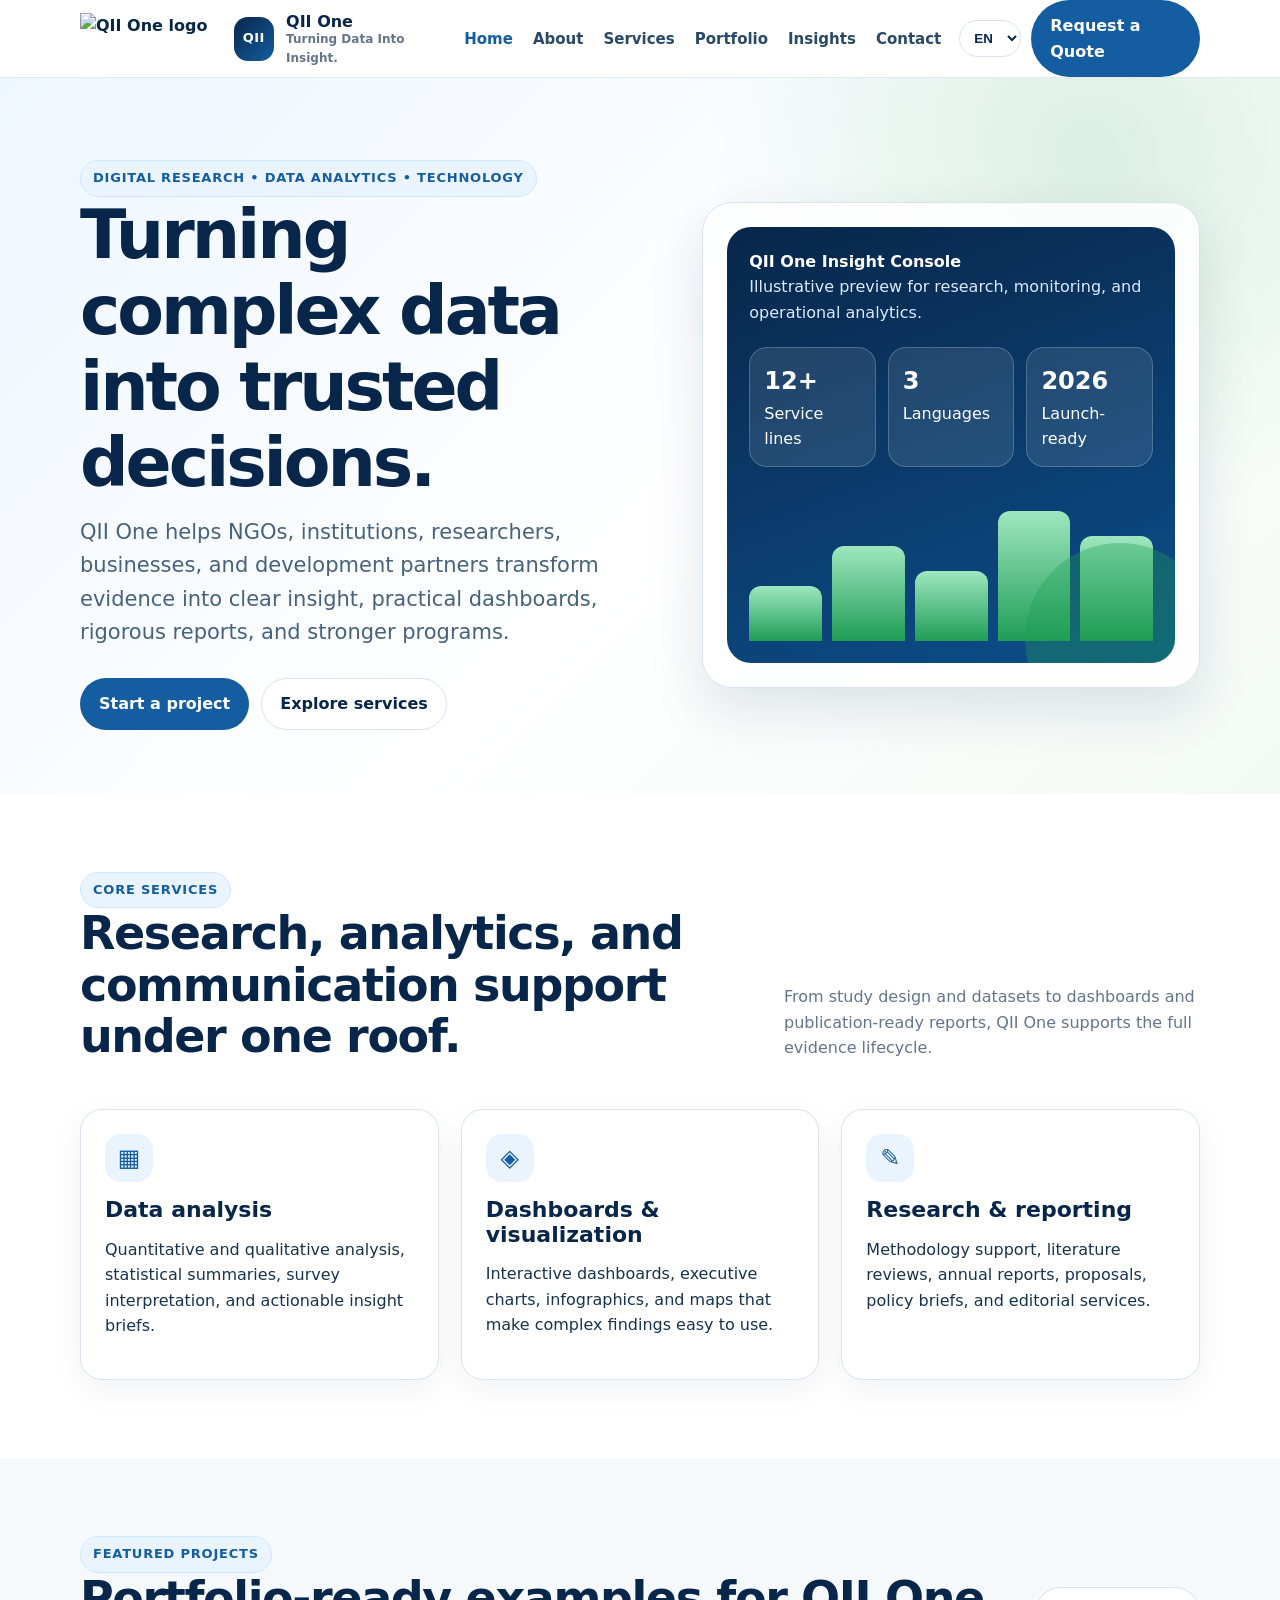
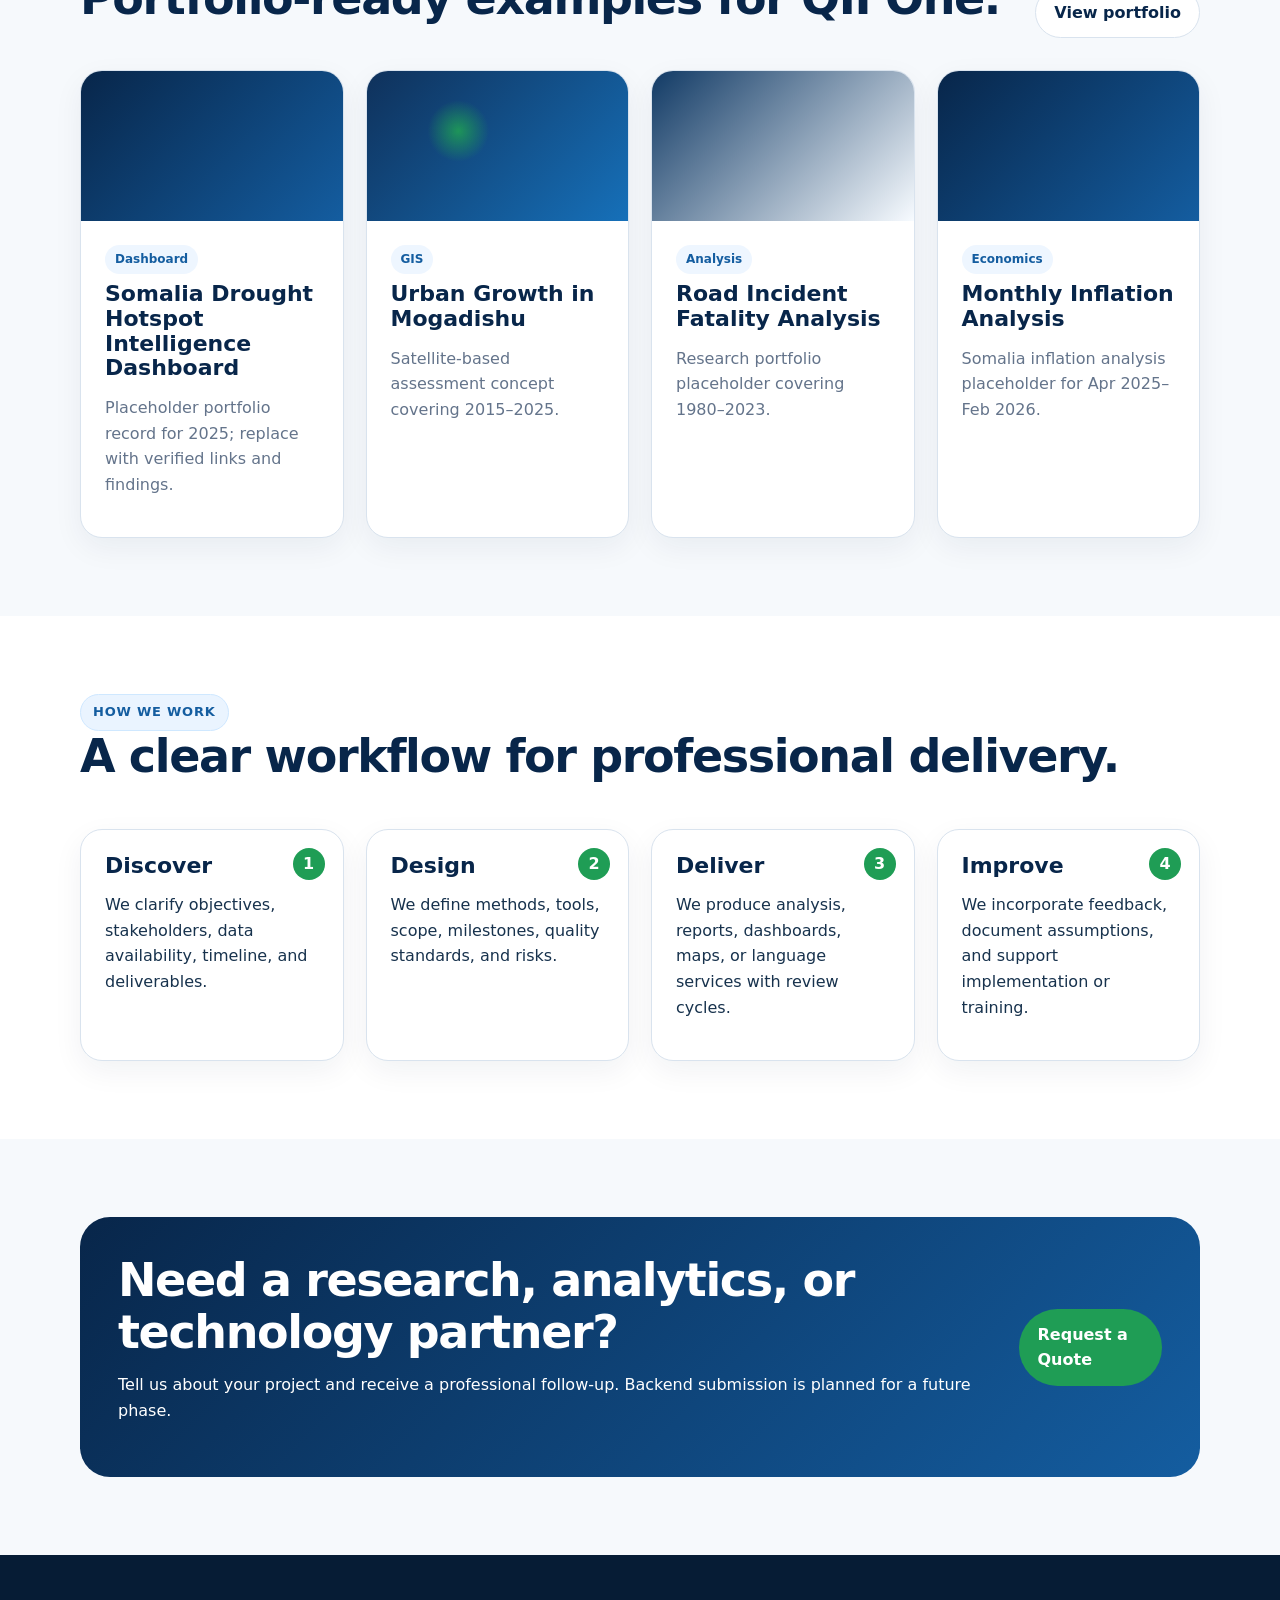
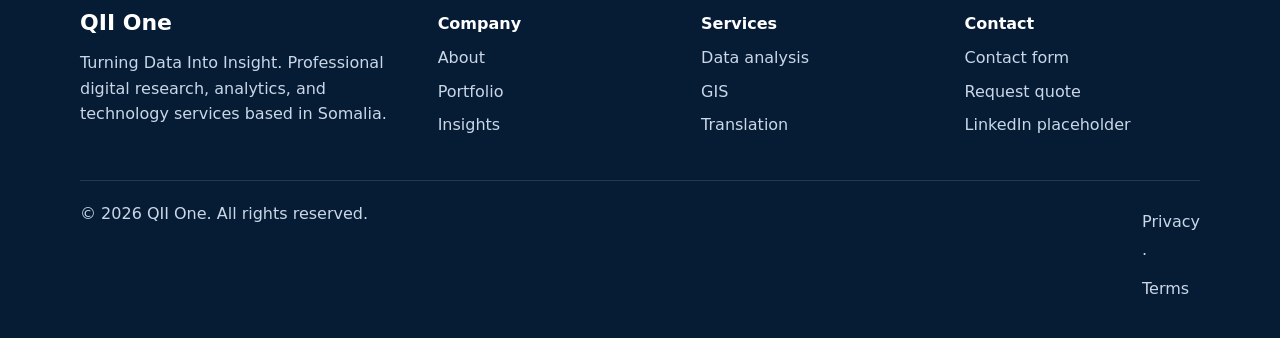
==== index.html @ b0564a6c "Add static QII One website files for GitHub Pages" ====
<!doctype html><html lang="en"><head><meta charset="utf-8"><meta name="viewport" content="width=device-width, initial-scale=1"><title>QII One | Turning Data Into Insight</title><meta name="description" content="QII One provides digital research, data analytics, dashboards, GIS, reporting, translation, and technology services from Somalia for international clients."><link rel="stylesheet" href="styles.css"></head><body><a class="skip-link" href="#main">Skip to content</a><header class="site-header"><div class="container nav"><a class="brand" href="index.html"><img data-logo src="qiione-logo.png" alt="QII One logo"><span class="brand-fallback" hidden>QII</span><span class="brand-text">QII One<span>Turning Data Into Insight.</span></span></a><nav class="nav-links" data-nav-links aria-label="Main navigation"><a aria-current="page" href="index.html">Home</a><a href="about.html">About</a><a href="services.html">Services</a><a href="portfolio.html">Portfolio</a><a href="insights.html">Insights</a><a href="contact.html">Contact</a></nav><div class="nav-actions"><select class="lang-select" data-language aria-label="Language"><option value="en">EN</option><option value="so">SO</option><option value="ar">AR</option></select><a class="btn btn-primary" href="quote.html">Request a Quote</a><button class="menu-toggle" data-menu-toggle aria-expanded="false">Menu</button></div></div></header><main id="main"><section class="hero"><div class="container hero-grid"><div><span class="eyebrow">Digital research • Data analytics • Technology</span><h1>Turning complex data into trusted decisions.</h1><p class="lead">QII One helps NGOs, institutions, researchers, businesses, and development partners transform evidence into clear insight, practical dashboards, rigorous reports, and stronger programs.</p><div class="hero-actions"><a class="btn btn-primary" href="quote.html">Start a project</a><a class="btn btn-secondary" href="services.html">Explore services</a></div></div><div class="hero-card"><div class="dashboard-preview" aria-label="Decorative analytics dashboard preview"><strong>QII One Insight Console</strong><p style="color:#dbeafe">Illustrative preview for research, monitoring, and operational analytics.</p><div class="stat-row"><div class="stat"><strong>12+</strong><span>Service lines</span></div><div class="stat"><strong>3</strong><span>Languages</span></div><div class="stat"><strong>2026</strong><span>Launch-ready</span></div></div><div class="chart-bars"><span style="height:55px"></span><span style="height:95px"></span><span style="height:70px"></span><span style="height:130px"></span><span style="height:105px"></span></div></div></div></div></section><section class="section"><div class="container"><div class="section-head"><div><span class="eyebrow">Core services</span><h2>Research, analytics, and communication support under one roof.</h2></div><p>From study design and datasets to dashboards and publication-ready reports, QII One supports the full evidence lifecycle.</p></div><div class="grid grid-3"><article class="card"><div class="icon">▦</div><h3>Data analysis</h3><p>Quantitative and qualitative analysis, statistical summaries, survey interpretation, and actionable insight briefs.</p></article><article class="card"><div class="icon">◈</div><h3>Dashboards & visualization</h3><p>Interactive dashboards, executive charts, infographics, and maps that make complex findings easy to use.</p></article><article class="card"><div class="icon">✎</div><h3>Research & reporting</h3><p>Methodology support, literature reviews, annual reports, proposals, policy briefs, and editorial services.</p></article></div></div></section><section class="section section-alt"><div class="container"><div class="section-head"><div><span class="eyebrow">Featured projects</span><h2>Portfolio-ready examples for QII One.</h2></div><a class="btn btn-secondary" href="portfolio.html">View portfolio</a></div><div class="grid grid-4"><article class="card project-card"><div class="project-visual"></div><div class="project-body"><span class="tag">Dashboard</span><h3>Somalia Drought Hotspot Intelligence Dashboard</h3><p class="muted">Placeholder portfolio record for 2025; replace with verified links and findings.</p></div></article><article class="card project-card"><div class="project-visual map"></div><div class="project-body"><span class="tag">GIS</span><h3>Urban Growth in Mogadishu</h3><p class="muted">Satellite-based assessment concept covering 2015–2025.</p></div></article><article class="card project-card"><div class="project-visual report"></div><div class="project-body"><span class="tag">Analysis</span><h3>Road Incident Fatality Analysis</h3><p class="muted">Research portfolio placeholder covering 1980–2023.</p></div></article><article class="card project-card"><div class="project-visual"></div><div class="project-body"><span class="tag">Economics</span><h3>Monthly Inflation Analysis</h3><p class="muted">Somalia inflation analysis placeholder for Apr 2025–Feb 2026.</p></div></article></div></div></section><section class="section"><div class="container"><div class="section-head"><div><span class="eyebrow">How we work</span><h2>A clear workflow for professional delivery.</h2></div></div><div class="grid grid-4 workflow"><div class="card"><h3>Discover</h3><p>We clarify objectives, stakeholders, data availability, timeline, and deliverables.</p></div><div class="card"><h3>Design</h3><p>We define methods, tools, scope, milestones, quality standards, and risks.</p></div><div class="card"><h3>Deliver</h3><p>We produce analysis, reports, dashboards, maps, or language services with review cycles.</p></div><div class="card"><h3>Improve</h3><p>We incorporate feedback, document assumptions, and support implementation or training.</p></div></div></div></section><section class="section section-alt"><div class="container"><div class="cta-band"><div><h2>Need a research, analytics, or technology partner?</h2><p>Tell us about your project and receive a professional follow-up. Backend submission is planned for a future phase.</p></div><a class="btn btn-accent" href="quote.html">Request a Quote</a></div></div></section></main><footer class="footer"><div class="container footer-grid"><div><h3>QII One</h3><p>Turning Data Into Insight. Professional digital research, analytics, and technology services based in Somalia.</p></div><div><strong>Company</strong><a href="about.html">About</a><a href="portfolio.html">Portfolio</a><a href="insights.html">Insights</a></div><div><strong>Services</strong><a href="services.html">Data analysis</a><a href="services.html#gis">GIS</a><a href="services.html#translation">Translation</a></div><div><strong>Contact</strong><a href="contact.html">Contact form</a><a href="quote.html">Request quote</a><a href="#">LinkedIn placeholder</a></div></div><div class="container footer-bottom"><span>© 2026 QII One. All rights reserved.</span><span><a href="privacy.html">Privacy</a> · <a href="terms.html">Terms</a></span></div></footer><script src="main.js"></script></body></html>
---- styles.css ----
:root {
  --navy: #08264a;
  --blue: #145da0;
  --blue-2: #0b7bd3;
  --green: #1f9d55;
  --orange: #f59e0b;
  --ink: #17324d;
  --muted: #64748b;
  --line: #d9e3ee;
  --bg: #f6f9fc;
  --white: #ffffff;
  --shadow: 0 22px 55px rgba(8, 38, 74, 0.12);
  --radius: 22px;
}

* { box-sizing: border-box; }
html { scroll-behavior: smooth; }
body {
  margin: 0;
  font-family: Inter, ui-sans-serif, system-ui, -apple-system, BlinkMacSystemFont, "Segoe UI", sans-serif;
  color: var(--ink);
  background: var(--white);
  line-height: 1.6;
}
a { color: inherit; text-decoration: none; }
img { max-width: 100%; display: block; }
.container { width: min(1120px, calc(100% - 32px)); margin: 0 auto; }
.skip-link { position: absolute; left: -999px; top: 8px; background: var(--navy); color: white; padding: 8px 12px; z-index: 1000; }
.skip-link:focus { left: 8px; }

.site-header { position: sticky; top: 0; z-index: 50; background: rgba(255,255,255,.92); backdrop-filter: blur(14px); border-bottom: 1px solid rgba(217,227,238,.8); }
.nav { display: flex; align-items: center; justify-content: space-between; min-height: 74px; gap: 18px; }
.brand { display: inline-flex; align-items: center; gap: 12px; font-weight: 900; color: var(--navy); }
.brand img { width: 154px; height: 52px; object-fit: contain; object-position: left center; }
.brand-fallback { display: grid; place-items: center; width: 44px; height: 44px; border-radius: 14px; color: white; background: linear-gradient(135deg, var(--navy), var(--blue)); font-size: 13px; letter-spacing: .04em; }
.brand-text span { display: block; font-size: 12px; font-weight: 600; color: var(--muted); margin-top: -4px; }
.nav-links { display: flex; align-items: center; gap: 20px; font-size: 15px; font-weight: 700; }
.nav-links a { color: #294966; }
.nav-links a:hover, .nav-links a[aria-current="page"] { color: var(--blue); }
.nav-actions { display: flex; align-items: center; gap: 10px; }
.lang-select { border: 1px solid var(--line); border-radius: 999px; padding: 9px 10px; background: white; color: var(--navy); font-weight: 700; }
.menu-toggle { display: none; border: 0; background: var(--navy); color: white; border-radius: 12px; padding: 10px 12px; font-weight: 800; }

.btn { display: inline-flex; align-items: center; justify-content: center; gap: 8px; padding: 12px 18px; border-radius: 999px; border: 1px solid transparent; font-weight: 800; cursor: pointer; transition: transform .2s ease, box-shadow .2s ease, background .2s ease; }
.btn:hover { transform: translateY(-2px); box-shadow: var(--shadow); }
.btn-primary { background: var(--blue); color: white; }
.btn-secondary { background: white; color: var(--navy); border-color: var(--line); }
.btn-accent { background: var(--green); color: white; }

.hero { position: relative; overflow: hidden; padding: 82px 0 64px; background: radial-gradient(circle at 85% 10%, rgba(31,157,85,.16), transparent 30%), linear-gradient(135deg, #eef6ff 0%, #ffffff 55%, #f3faf6 100%); }
.hero-grid { display: grid; grid-template-columns: 1.08fr .92fr; gap: 38px; align-items: center; }
.eyebrow { display: inline-flex; align-items: center; gap: 8px; color: var(--blue); background: #eaf4ff; border: 1px solid #cfe8ff; border-radius: 999px; padding: 7px 12px; font-weight: 900; font-size: 13px; text-transform: uppercase; letter-spacing: .06em; }
h1, h2, h3 { color: var(--navy); line-height: 1.12; margin: 0 0 14px; }
h1 { font-size: clamp(40px, 6vw, 68px); letter-spacing: -.045em; }
h2 { font-size: clamp(30px, 4vw, 46px); letter-spacing: -.03em; }
h3 { font-size: 22px; }
p { margin: 0 0 16px; }
.lead { color: #46627d; font-size: clamp(18px, 2.2vw, 21px); max-width: 700px; }
.hero-actions { display: flex; flex-wrap: wrap; gap: 12px; margin-top: 28px; }
.hero-card { background: rgba(255,255,255,.88); border: 1px solid var(--line); border-radius: 30px; padding: 24px; box-shadow: var(--shadow); }
.dashboard-preview { min-height: 360px; border-radius: 24px; background: linear-gradient(160deg, var(--navy), #0d4f8b); padding: 22px; color: white; position: relative; overflow: hidden; }
.dashboard-preview:after { content: ""; position: absolute; inset: auto -40px -70px auto; width: 190px; height: 190px; background: rgba(31,157,85,.35); border-radius: 50%; }
.stat-row { display: grid; grid-template-columns: repeat(3, 1fr); gap: 12px; margin-top: 22px; }
.stat { background: rgba(255,255,255,.1); border: 1px solid rgba(255,255,255,.2); border-radius: 18px; padding: 14px; }
.stat strong { display:block; font-size: 24px; }
.chart-bars { display: flex; align-items: end; gap: 10px; min-height: 150px; margin-top: 24px; }
.chart-bars span { flex: 1; border-radius: 12px 12px 0 0; background: linear-gradient(180deg, #9fe7bf, #1f9d55); min-height: 38px; }

.section { padding: 78px 0; }
.section-alt { background: var(--bg); }
.section-head { display: flex; justify-content: space-between; gap: 24px; align-items: end; margin-bottom: 32px; }
.section-head p { max-width: 660px; color: var(--muted); }
.grid { display: grid; gap: 22px; }
.grid-2 { grid-template-columns: repeat(2, 1fr); }
.grid-3 { grid-template-columns: repeat(3, 1fr); }
.grid-4 { grid-template-columns: repeat(4, 1fr); }
.card { background: white; border: 1px solid var(--line); border-radius: var(--radius); padding: 24px; box-shadow: 0 10px 30px rgba(8,38,74,.06); transition: transform .2s ease, box-shadow .2s ease; }
.card:hover { transform: translateY(-4px); box-shadow: var(--shadow); }
.icon { width: 48px; height: 48px; display: grid; place-items: center; border-radius: 16px; background: #eaf4ff; color: var(--blue); font-size: 24px; margin-bottom: 16px; }
.tag { display: inline-block; padding: 5px 10px; border-radius: 999px; background: #eef6ff; color: var(--blue); font-size: 12px; font-weight: 900; margin: 0 8px 8px 0; }
.project-card { overflow: hidden; padding: 0; }
.project-visual { min-height: 150px; background: linear-gradient(135deg, var(--navy), var(--blue)); position: relative; }
.project-visual.map { background: radial-gradient(circle at 35% 40%, rgba(31,157,85,.9), transparent 16%), linear-gradient(135deg, #0f315b, #1670b9); }
.project-visual.report { background: linear-gradient(135deg, #113a65, #f7fbff); }
.project-body { padding: 24px; }
.muted { color: var(--muted); }
.cta-band { background: linear-gradient(135deg, var(--navy), var(--blue)); color: white; border-radius: 30px; padding: 38px; display: flex; justify-content: space-between; gap: 24px; align-items: center; }
.cta-band h2, .cta-band p { color: white; }
.workflow { counter-reset: step; }
.workflow .card { position: relative; }
.workflow .card:before { counter-increment: step; content: counter(step); position: absolute; top: 18px; right: 18px; width: 32px; height: 32px; display: grid; place-items: center; background: var(--green); color: white; border-radius: 50%; font-weight: 900; }

.page-hero { padding: 70px 0; background: linear-gradient(135deg, #eef6ff, #ffffff); border-bottom: 1px solid var(--line); }
.breadcrumbs { color: var(--muted); font-size: 14px; margin-bottom: 16px; }
.form { display: grid; gap: 16px; }
.field label { display: block; font-weight: 800; color: var(--navy); margin-bottom: 6px; }
.field input, .field select, .field textarea { width: 100%; border: 1px solid var(--line); border-radius: 14px; padding: 12px 14px; font: inherit; background: white; }
.field textarea { min-height: 140px; resize: vertical; }
.notice { padding: 14px 16px; border-radius: 16px; background: #fff8e6; border: 1px solid #fedc86; color: #7a4b00; }
.success { background: #eaf8ef; border-color: #b9e7ca; color: #17633a; }

.footer { background: #061c35; color: #c9d7e7; padding: 56px 0 28px; }
.footer h3, .footer strong { color: white; }
.footer-grid { display: grid; grid-template-columns: 1.4fr repeat(3, 1fr); gap: 28px; }
.footer a { display: block; color: #c9d7e7; margin: 8px 0; }
.footer-bottom { border-top: 1px solid rgba(255,255,255,.12); margin-top: 34px; padding-top: 20px; display:flex; justify-content:space-between; gap:16px; flex-wrap:wrap; }

[dir="rtl"] body { text-align: right; }
[dir="rtl"] .workflow .card:before { right: auto; left: 18px; }

@media (max-width: 920px) {
  .menu-toggle { display: inline-flex; }
  .nav-links { position: absolute; inset: 74px 16px auto 16px; display: none; flex-direction: column; align-items: stretch; background: white; border: 1px solid var(--line); border-radius: 20px; padding: 18px; box-shadow: var(--shadow); }
  .nav-links.open { display: flex; }
  .hero-grid, .grid-2, .grid-3, .grid-4, .footer-grid { grid-template-columns: 1fr; }
  .section-head, .cta-band { align-items: flex-start; flex-direction: column; }
}
@media (max-width: 560px) {
  .brand img { width: 118px; height: 42px; }
  .brand-text { font-size: 16px; }
  .brand-text span { display: none; }
  .nav-actions .btn { display: none; }
  .stat-row { grid-template-columns: 1fr; }
  .section { padding: 56px 0; }
  .cta-band { padding: 26px; }
}
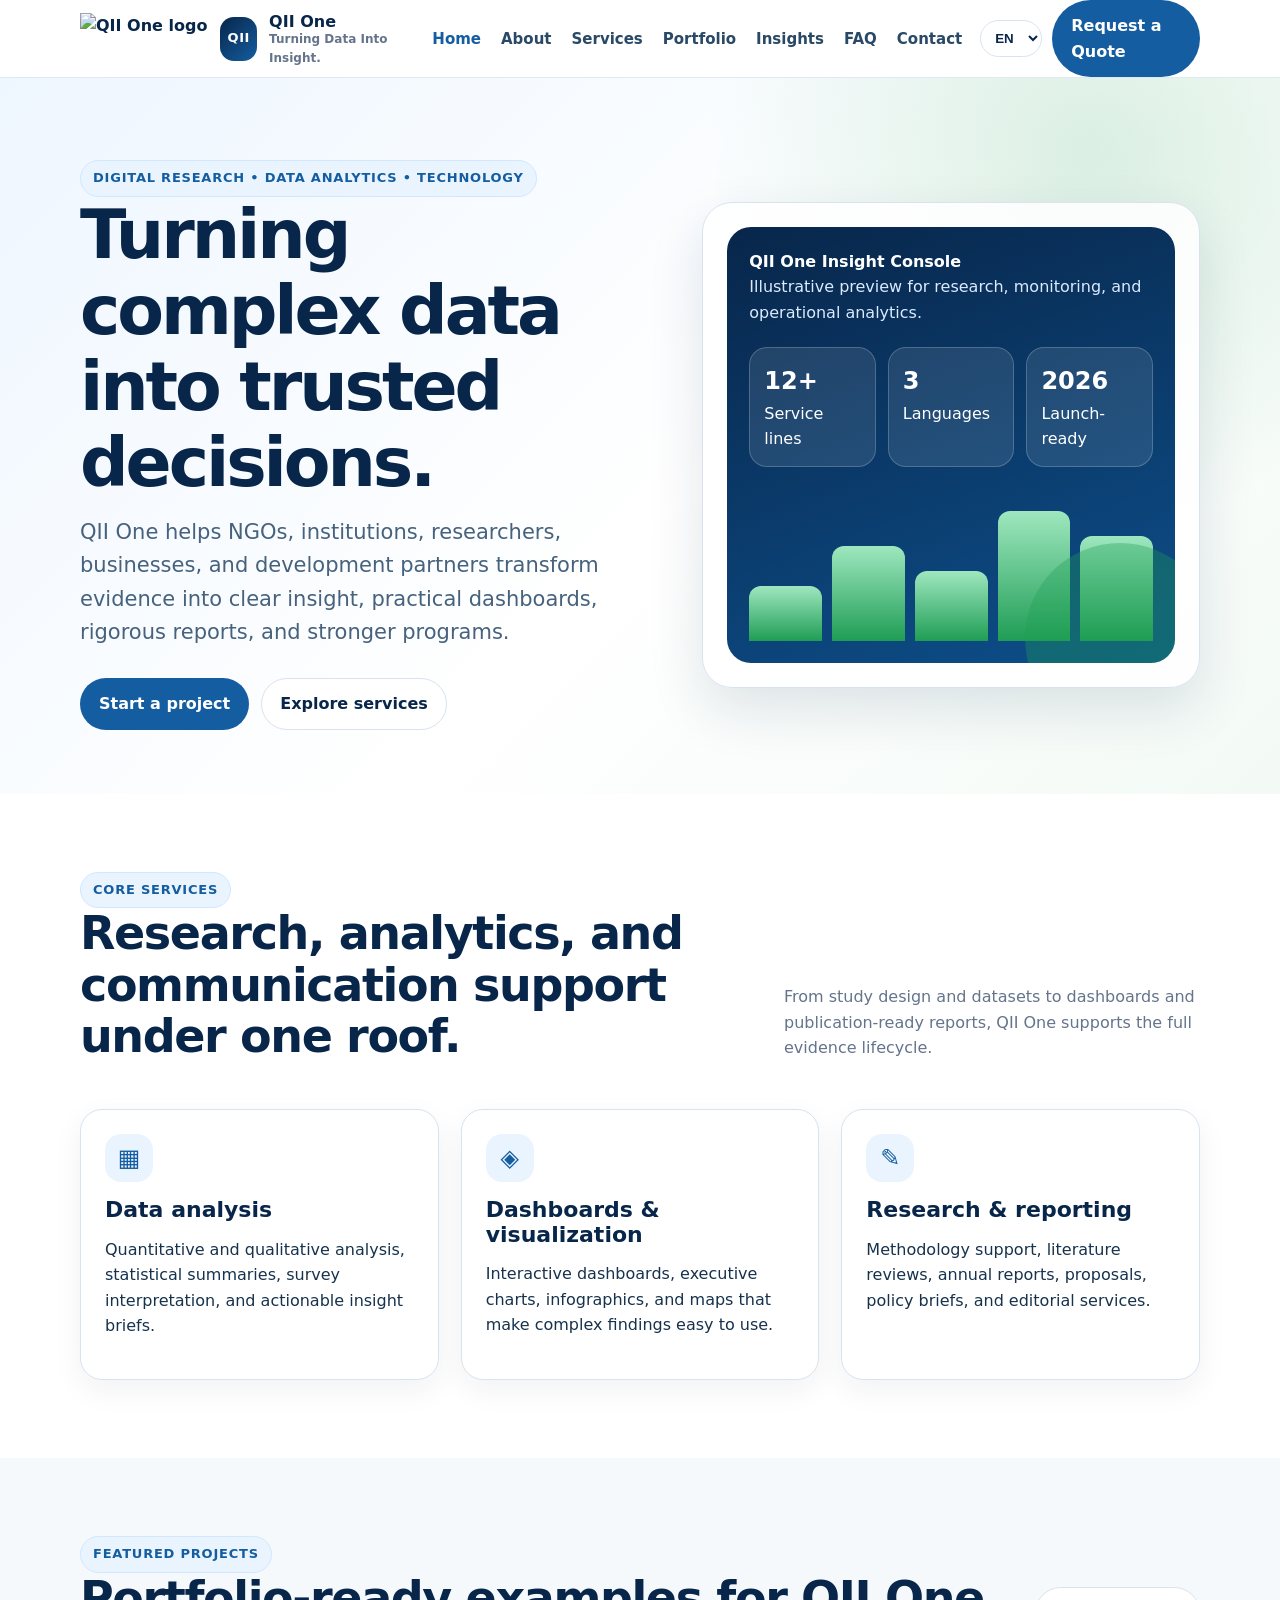
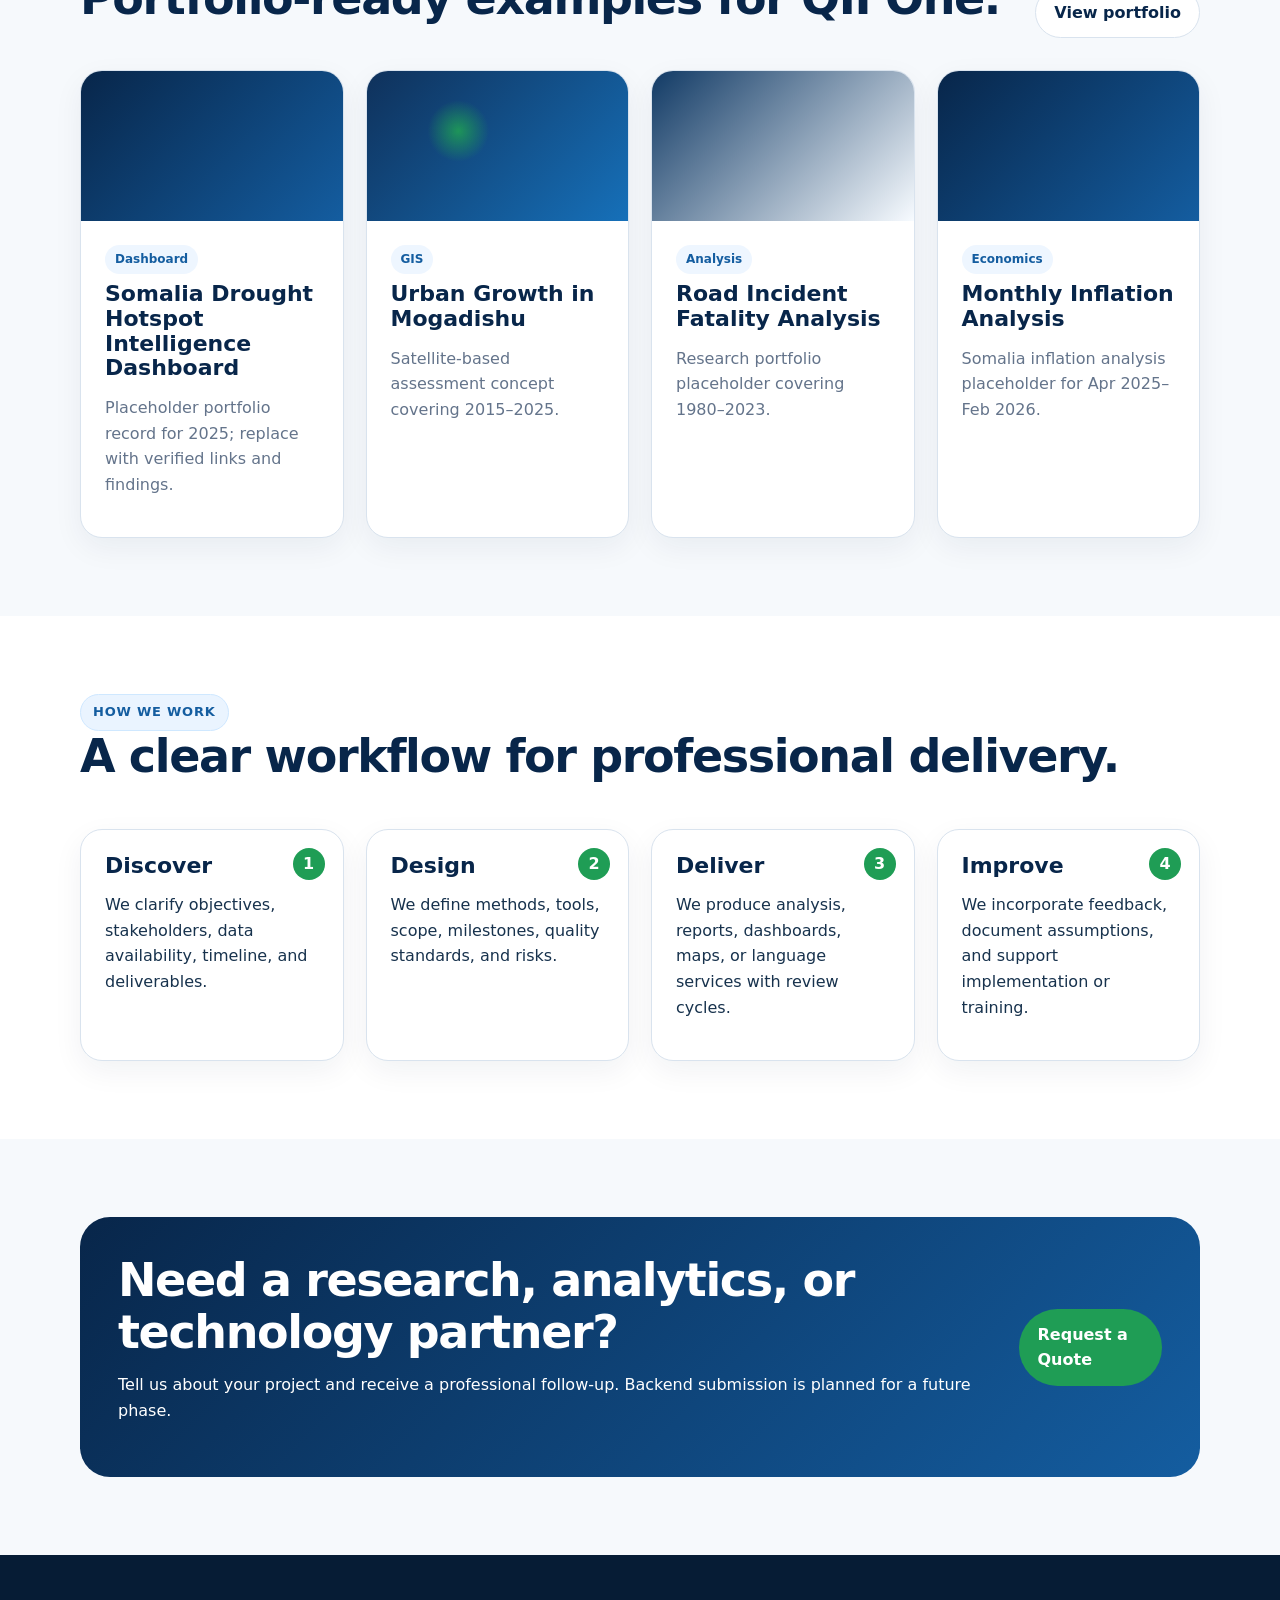
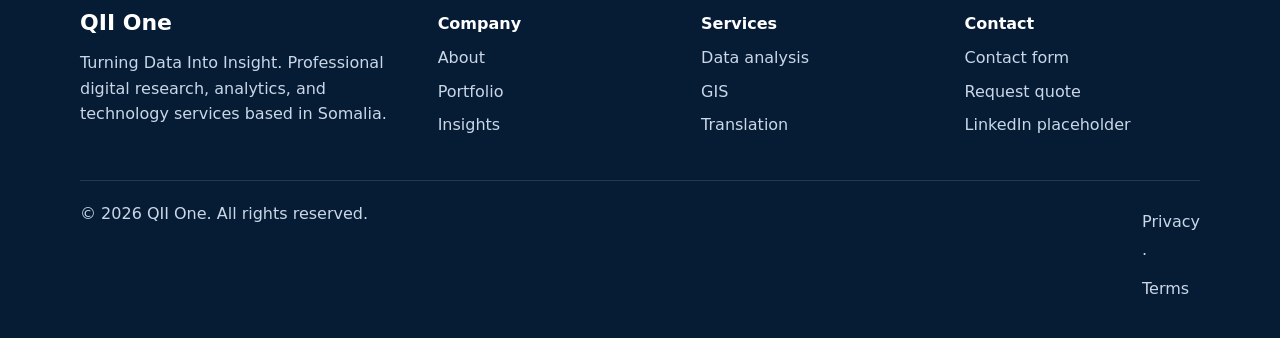
==== commit 171635e2: "Add PWA head tags and FAQ nav link to site pages" ====
--- a/index.html
+++ b/index.html
@@ -1 +1 @@
-<!doctype html><html lang="en"><head><meta charset="utf-8"><meta name="viewport" content="width=device-width, initial-scale=1"><title>QII One | Turning Data Into Insight</title><meta name="description" content="QII One provides digital research, data analytics, dashboards, GIS, reporting, translation, and technology services from Somalia for international clients."><link rel="stylesheet" href="styles.css"></head><body><a class="skip-link" href="#main">Skip to content</a><header class="site-header"><div class="container nav"><a class="brand" href="index.html"><img data-logo src="qiione-logo.png" alt="QII One logo"><span class="brand-fallback" hidden>QII</span><span class="brand-text">QII One<span>Turning Data Into Insight.</span></span></a><nav class="nav-links" data-nav-links aria-label="Main navigation"><a aria-current="page" href="index.html">Home</a><a href="about.html">About</a><a href="services.html">Services</a><a href="portfolio.html">Portfolio</a><a href="insights.html">Insights</a><a href="contact.html">Contact</a></nav><div class="nav-actions"><select class="lang-select" data-language aria-label="Language"><option value="en">EN</option><option value="so">SO</option><option value="ar">AR</option></select><a class="btn btn-primary" href="quote.html">Request a Quote</a><button class="menu-toggle" data-menu-toggle aria-expanded="false">Menu</button></div></div></header><main id="main"><section class="hero"><div class="container hero-grid"><div><span class="eyebrow">Digital research • Data analytics • Technology</span><h1>Turning complex data into trusted decisions.</h1><p class="lead">QII One helps NGOs, institutions, researchers, businesses, and development partners transform evidence into clear insight, practical dashboards, rigorous reports, and stronger programs.</p><div class="hero-actions"><a class="btn btn-primary" href="quote.html">Start a project</a><a class="btn btn-secondary" href="services.html">Explore services</a></div></div><div class="hero-card"><div class="dashboard-preview" aria-label="Decorative analytics dashboard preview"><strong>QII One Insight Console</strong><p style="color:#dbeafe">Illustrative preview for research, monitoring, and operational analytics.</p><div class="stat-row"><div class="stat"><strong>12+</strong><span>Service lines</span></div><div class="stat"><strong>3</strong><span>Languages</span></div><div class="stat"><strong>2026</strong><span>Launch-ready</span></div></div><div class="chart-bars"><span style="height:55px"></span><span style="height:95px"></span><span style="height:70px"></span><span style="height:130px"></span><span style="height:105px"></span></div></div></div></div></section><section class="section"><div class="container"><div class="section-head"><div><span class="eyebrow">Core services</span><h2>Research, analytics, and communication support under one roof.</h2></div><p>From study design and datasets to dashboards and publication-ready reports, QII One supports the full evidence lifecycle.</p></div><div class="grid grid-3"><article class="card"><div class="icon">▦</div><h3>Data analysis</h3><p>Quantitative and qualitative analysis, statistical summaries, survey interpretation, and actionable insight briefs.</p></article><article class="card"><div class="icon">◈</div><h3>Dashboards & visualization</h3><p>Interactive dashboards, executive charts, infographics, and maps that make complex findings easy to use.</p></article><article class="card"><div class="icon">✎</div><h3>Research & reporting</h3><p>Methodology support, literature reviews, annual reports, proposals, policy briefs, and editorial services.</p></article></div></div></section><section class="section section-alt"><div class="container"><div class="section-head"><div><span class="eyebrow">Featured projects</span><h2>Portfolio-ready examples for QII One.</h2></div><a class="btn btn-secondary" href="portfolio.html">View portfolio</a></div><div class="grid grid-4"><article class="card project-card"><div class="project-visual"></div><div class="project-body"><span class="tag">Dashboard</span><h3>Somalia Drought Hotspot Intelligence Dashboard</h3><p class="muted">Placeholder portfolio record for 2025; replace with verified links and findings.</p></div></article><article class="card project-card"><div class="project-visual map"></div><div class="project-body"><span class="tag">GIS</span><h3>Urban Growth in Mogadishu</h3><p class="muted">Satellite-based assessment concept covering 2015–2025.</p></div></article><article class="card project-card"><div class="project-visual report"></div><div class="project-body"><span class="tag">Analysis</span><h3>Road Incident Fatality Analysis</h3><p class="muted">Research portfolio placeholder covering 1980–2023.</p></div></article><article class="card project-card"><div class="project-visual"></div><div class="project-body"><span class="tag">Economics</span><h3>Monthly Inflation Analysis</h3><p class="muted">Somalia inflation analysis placeholder for Apr 2025–Feb 2026.</p></div></article></div></div></section><section class="section"><div class="container"><div class="section-head"><div><span class="eyebrow">How we work</span><h2>A clear workflow for professional delivery.</h2></div></div><div class="grid grid-4 workflow"><div class="card"><h3>Discover</h3><p>We clarify objectives, stakeholders, data availability, timeline, and deliverables.</p></div><div class="card"><h3>Design</h3><p>We define methods, tools, scope, milestones, quality standards, and risks.</p></div><div class="card"><h3>Deliver</h3><p>We produce analysis, reports, dashboards, maps, or language services with review cycles.</p></div><div class="card"><h3>Improve</h3><p>We incorporate feedback, document assumptions, and support implementation or training.</p></div></div></div></section><section class="section section-alt"><div class="container"><div class="cta-band"><div><h2>Need a research, analytics, or technology partner?</h2><p>Tell us about your project and receive a professional follow-up. Backend submission is planned for a future phase.</p></div><a class="btn btn-accent" href="quote.html">Request a Quote</a></div></div></section></main><footer class="footer"><div class="container footer-grid"><div><h3>QII One</h3><p>Turning Data Into Insight. Professional digital research, analytics, and technology services based in Somalia.</p></div><div><strong>Company</strong><a href="about.html">About</a><a href="portfolio.html">Portfolio</a><a href="insights.html">Insights</a></div><div><strong>Services</strong><a href="services.html">Data analysis</a><a href="services.html#gis">GIS</a><a href="services.html#translation">Translation</a></div><div><strong>Contact</strong><a href="contact.html">Contact form</a><a href="quote.html">Request quote</a><a href="#">LinkedIn placeholder</a></div></div><div class="container footer-bottom"><span>© 2026 QII One. All rights reserved.</span><span><a href="privacy.html">Privacy</a> · <a href="terms.html">Terms</a></span></div></footer><script src="main.js"></script></body></html>
+<!doctype html><html lang="en"><head><meta charset="utf-8"><meta name="viewport" content="width=device-width, initial-scale=1"><title>QII One | Turning Data Into Insight</title><meta name="description" content="QII One provides digital research, data analytics, dashboards, GIS, reporting, translation, and technology services from Somalia for international clients."><link rel="stylesheet" href="styles.css"><meta name="theme-color" content="#08264a"><link rel="manifest" href="manifest.webmanifest"><link rel="icon" type="image/png" sizes="48x48" href="favicon-48.png"><link rel="apple-touch-icon" href="apple-touch-icon.png"><meta name="apple-mobile-web-app-capable" content="yes"><meta name="apple-mobile-web-app-title" content="QII One"><meta name="mobile-web-app-capable" content="yes"></head><body><a class="skip-link" href="#main">Skip to content</a><header class="site-header"><div class="container nav"><a class="brand" href="index.html"><img data-logo src="qiione-logo.png" alt="QII One logo"><span class="brand-fallback" hidden>QII</span><span class="brand-text">QII One<span>Turning Data Into Insight.</span></span></a><nav class="nav-links" data-nav-links aria-label="Main navigation"><a aria-current="page" href="index.html">Home</a><a href="about.html">About</a><a href="services.html">Services</a><a href="portfolio.html">Portfolio</a><a href="insights.html">Insights</a><a href="faq.html">FAQ</a><a href="contact.html">Contact</a></nav><div class="nav-actions"><select class="lang-select" data-language aria-label="Language"><option value="en">EN</option><option value="so">SO</option><option value="ar">AR</option></select><a class="btn btn-primary" href="quote.html">Request a Quote</a><button class="menu-toggle" data-menu-toggle aria-expanded="false">Menu</button></div></div></header><main id="main"><section class="hero"><div class="container hero-grid"><div><span class="eyebrow">Digital research • Data analytics • Technology</span><h1>Turning complex data into trusted decisions.</h1><p class="lead">QII One helps NGOs, institutions, researchers, businesses, and development partners transform evidence into clear insight, practical dashboards, rigorous reports, and stronger programs.</p><div class="hero-actions"><a class="btn btn-primary" href="quote.html">Start a project</a><a class="btn btn-secondary" href="services.html">Explore services</a></div></div><div class="hero-card"><div class="dashboard-preview" aria-label="Decorative analytics dashboard preview"><strong>QII One Insight Console</strong><p style="color:#dbeafe">Illustrative preview for research, monitoring, and operational analytics.</p><div class="stat-row"><div class="stat"><strong>12+</strong><span>Service lines</span></div><div class="stat"><strong>3</strong><span>Languages</span></div><div class="stat"><strong>2026</strong><span>Launch-ready</span></div></div><div class="chart-bars"><span style="height:55px"></span><span style="height:95px"></span><span style="height:70px"></span><span style="height:130px"></span><span style="height:105px"></span></div></div></div></div></section><section class="section"><div class="container"><div class="section-head"><div><span class="eyebrow">Core services</span><h2>Research, analytics, and communication support under one roof.</h2></div><p>From study design and datasets to dashboards and publication-ready reports, QII One supports the full evidence lifecycle.</p></div><div class="grid grid-3"><article class="card"><div class="icon">▦</div><h3>Data analysis</h3><p>Quantitative and qualitative analysis, statistical summaries, survey interpretation, and actionable insight briefs.</p></article><article class="card"><div class="icon">◈</div><h3>Dashboards & visualization</h3><p>Interactive dashboards, executive charts, infographics, and maps that make complex findings easy to use.</p></article><article class="card"><div class="icon">✎</div><h3>Research & reporting</h3><p>Methodology support, literature reviews, annual reports, proposals, policy briefs, and editorial services.</p></article></div></div></section><section class="section section-alt"><div class="container"><div class="section-head"><div><span class="eyebrow">Featured projects</span><h2>Portfolio-ready examples for QII One.</h2></div><a class="btn btn-secondary" href="portfolio.html">View portfolio</a></div><div class="grid grid-4"><article class="card project-card"><div class="project-visual"></div><div class="project-body"><span class="tag">Dashboard</span><h3>Somalia Drought Hotspot Intelligence Dashboard</h3><p class="muted">Placeholder portfolio record for 2025; replace with verified links and findings.</p></div></article><article class="card project-card"><div class="project-visual map"></div><div class="project-body"><span class="tag">GIS</span><h3>Urban Growth in Mogadishu</h3><p class="muted">Satellite-based assessment concept covering 2015–2025.</p></div></article><article class="card project-card"><div class="project-visual report"></div><div class="project-body"><span class="tag">Analysis</span><h3>Road Incident Fatality Analysis</h3><p class="muted">Research portfolio placeholder covering 1980–2023.</p></div></article><article class="card project-card"><div class="project-visual"></div><div class="project-body"><span class="tag">Economics</span><h3>Monthly Inflation Analysis</h3><p class="muted">Somalia inflation analysis placeholder for Apr 2025–Feb 2026.</p></div></article></div></div></section><section class="section"><div class="container"><div class="section-head"><div><span class="eyebrow">How we work</span><h2>A clear workflow for professional delivery.</h2></div></div><div class="grid grid-4 workflow"><div class="card"><h3>Discover</h3><p>We clarify objectives, stakeholders, data availability, timeline, and deliverables.</p></div><div class="card"><h3>Design</h3><p>We define methods, tools, scope, milestones, quality standards, and risks.</p></div><div class="card"><h3>Deliver</h3><p>We produce analysis, reports, dashboards, maps, or language services with review cycles.</p></div><div class="card"><h3>Improve</h3><p>We incorporate feedback, document assumptions, and support implementation or training.</p></div></div></div></section><section class="section section-alt"><div class="container"><div class="cta-band"><div><h2>Need a research, analytics, or technology partner?</h2><p>Tell us about your project and receive a professional follow-up. Backend submission is planned for a future phase.</p></div><a class="btn btn-accent" href="quote.html">Request a Quote</a></div></div></section></main><footer class="footer"><div class="container footer-grid"><div><h3>QII One</h3><p>Turning Data Into Insight. Professional digital research, analytics, and technology services based in Somalia.</p></div><div><strong>Company</strong><a href="about.html">About</a><a href="portfolio.html">Portfolio</a><a href="insights.html">Insights</a></div><div><strong>Services</strong><a href="services.html">Data analysis</a><a href="services.html#gis">GIS</a><a href="services.html#translation">Translation</a></div><div><strong>Contact</strong><a href="contact.html">Contact form</a><a href="quote.html">Request quote</a><a href="#">LinkedIn placeholder</a></div></div><div class="container footer-bottom"><span>© 2026 QII One. All rights reserved.</span><span><a href="privacy.html">Privacy</a> · <a href="terms.html">Terms</a></span></div></footer><script src="main.js"></script></body></html>
